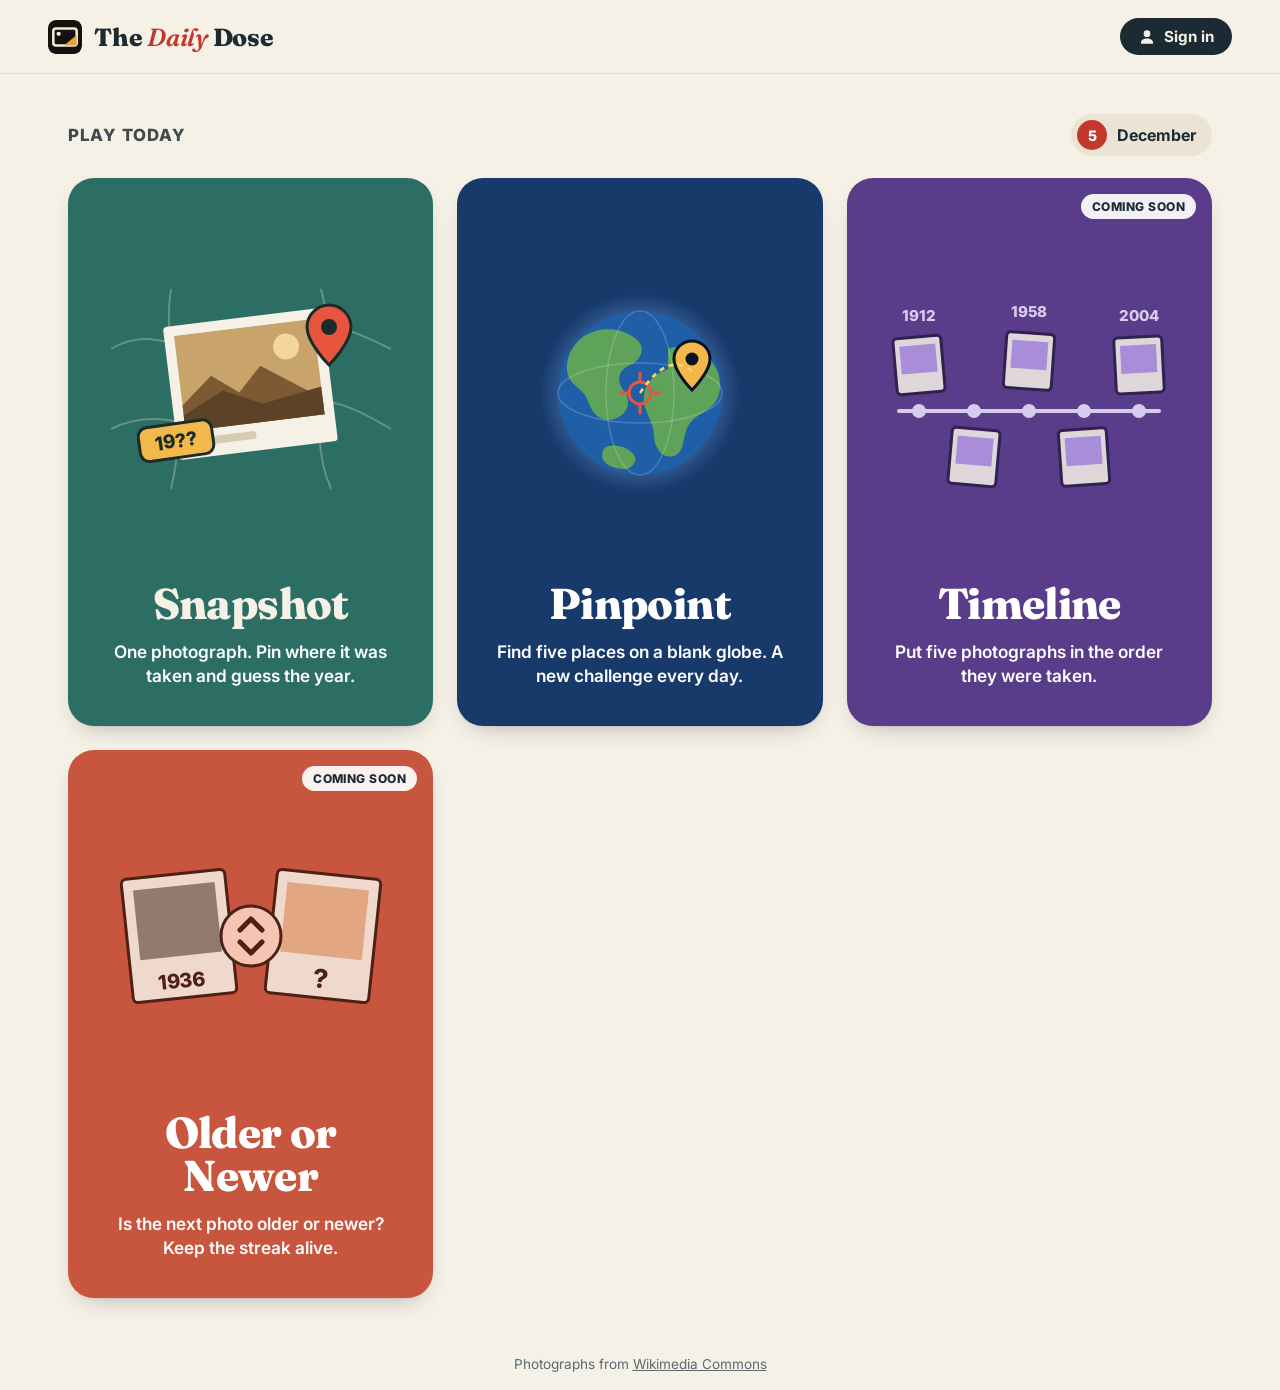
==== index.html @ e729753f "Pinpoint: add a daily challenge and a cleaner, more restrained UI Daily challenge: the same five pla" ====
<!doctype html>
<html lang="en">
<head>
  <meta charset="utf-8" />
  <meta name="viewport" content="width=device-width, initial-scale=1, viewport-fit=cover" />
  <title>The Daily Dose</title>
  <meta name="description" content="Daily history games built from real photographs: where was it taken, and when?" />
  <meta name="theme-color" content="#f6f1e6" />
  <link rel="icon" href="./assets/favicon.svg" type="image/svg+xml" />

  <link rel="preconnect" href="https://fonts.googleapis.com" />
  <link rel="preconnect" href="https://fonts.gstatic.com" crossorigin />
  <link href="https://fonts.googleapis.com/css2?family=Fraunces:opsz,wght@9..144,600;9..144,800&family=Inter:wght@500;600;700;800&display=swap" rel="stylesheet" />

  <link rel="stylesheet" href="./css/hub.css?v=20261107d" />
</head>
<body>
  <header class="hub-top">
    <a href="./" class="hub-brand" aria-label="The Daily Dose: all games">
      <img src="./assets/favicon.svg" alt="" width="34" height="34" />
      <span>The <em>Daily</em> Dose</span>
    </a>
    <a href="./signin.html" class="hub-signin" id="hub-account">
      <svg viewBox="0 0 24 24" width="18" height="18" aria-hidden="true"><path fill="currentColor" d="M12 12a4.5 4.5 0 1 0 0-9 4.5 4.5 0 0 0 0 9Zm0 2c-4.4 0-8 2.2-8 5v2h16v-2c0-2.8-3.6-5-8-5Z"/></svg>
      <span id="hub-account-label">Sign in</span>
    </a>
  </header>

  <main class="hub-main">
    <div class="hub-head">
      <h1 class="hub-h">Play today</h1>
      <p class="hub-date" id="hub-date" aria-label="Today’s date">
        <span class="hub-date-day" id="hub-day"></span>
        <span id="hub-month"></span>
      </p>
    </div>

    <div class="hub-grid">
      <!-- ============================== SNAPSHOT ============================== -->
      <a class="game-card card-snapshot" href="./snapshot.html">
        <span class="game-art" aria-hidden="true">
          <svg viewBox="0 0 300 220">
            <!-- map -->
            <g opacity=".28" fill="none" stroke="#f6f1e6" stroke-width="2">
              <path d="M10 70 C60 40 90 90 140 60 S230 40 290 70" />
              <path d="M10 150 C70 120 110 170 160 140 S240 120 290 150" />
              <path d="M70 10 C60 70 90 130 70 210" />
              <path d="M220 10 C240 80 200 140 230 210" />
            </g>
            <!-- photo print -->
            <g transform="rotate(-7 150 110)">
              <rect x="70" y="38" width="160" height="134" rx="4" fill="#f6f1e6" />
              <rect x="80" y="48" width="140" height="96" fill="#c9a46a" />
              <circle cx="190" cy="72" r="13" fill="#f3d79a" />
              <path d="M80 144 L80 118 L112 92 L138 112 L162 88 L220 128 L220 144 Z" fill="#7b5a34" />
              <path d="M80 144 L80 128 L122 108 L160 126 L220 116 L220 144 Z" fill="#5c4226" />
              <rect x="80" y="152" width="70" height="8" rx="4" fill="#d7cbb3" />
            </g>
            <!-- pin -->
            <g transform="translate(206 26)">
              <path d="M22 0 C10 0 0 10 0 22 C0 38 22 60 22 60 C22 60 44 38 44 22 C44 10 34 0 22 0 Z" fill="#e8553f" stroke="#1d2b28" stroke-width="3" />
              <circle cx="22" cy="22" r="8" fill="#1d2b28" />
            </g>
            <!-- year tag -->
            <g transform="translate(36 150) rotate(-8)">
              <rect width="74" height="34" rx="9" fill="#f2b84b" stroke="#1d2b28" stroke-width="3" />
              <text x="37" y="24" text-anchor="middle" font-family="Inter, sans-serif" font-weight="800" font-size="19" fill="#1d2b28">19??</text>
            </g>
          </svg>
        </span>
        <span class="game-name">Snapshot</span>
        <span class="game-desc">One photograph. Pin where it was taken and guess the year.</span>
      </a>

      <!-- ============================== PINPOINT ============================== -->
      <a class="game-card card-pinpoint" href="./pinpoint.html">
        <span class="game-art" aria-hidden="true">
          <svg viewBox="0 0 300 220">
            <defs>
              <radialGradient id="pp-glow" cx="50%" cy="50%" r="50%">
                <stop offset="70%" stop-color="#7fb2ff" stop-opacity=".35" />
                <stop offset="100%" stop-color="#7fb2ff" stop-opacity="0" />
              </radialGradient>
              <clipPath id="pp-clip"><circle cx="150" cy="114" r="82" /></clipPath>
            </defs>
            <circle cx="150" cy="114" r="100" fill="url(#pp-glow)" />
            <circle cx="150" cy="114" r="82" fill="#1f5fa8" />
            <g clip-path="url(#pp-clip)" fill="#5fa35a">
              <path d="M96 56c18-10 40-6 52 6 8 8 2 20-8 24-12 5-14 16-6 26 8 10 4 24-10 28-14 4-22-6-26-18-4-12-16-14-20-26-4-14 4-32 18-40Z" />
              <path d="M178 70c14-6 30-2 40 8 12 12 16 30 8 44-6 10-18 12-26 22-8 10-4 26-14 32-12 6-22-6-22-20 0-12-8-20-10-32-2-14 6-28 24-34Z" />
              <path d="M116 168c10-4 22 0 28 8 4 6-2 14-10 14-10 0-20-4-22-12 0-4 1-8 4-10Z" />
            </g>
            <g fill="none" stroke="#ffffff" stroke-opacity=".18" stroke-width="1.5">
              <ellipse cx="150" cy="114" rx="82" ry="30" />
              <ellipse cx="150" cy="114" rx="34" ry="82" />
            </g>
            <g transform="translate(184 62)">
              <path d="M18 0C8 0 0 8 0 18c0 13 18 31 18 31s18-18 18-31C36 8 28 0 18 0Z" fill="#f2b84b" stroke="#0b1222" stroke-width="3" />
              <circle cx="18" cy="18" r="6.5" fill="#0b1222" />
            </g>
            <g transform="translate(150 114)" fill="none" stroke="#e8553f" stroke-width="3" stroke-linecap="round">
              <circle r="11" /><path d="M0 -20v8M0 12v8M-20 0h8M12 0h8" />
            </g>
            <path d="M150 114 Q178 72 202 92" fill="none" stroke="#ffd36b" stroke-width="2.5" stroke-dasharray="5 5" />
          </svg>
        </span>
        <span class="game-name">Pinpoint</span>
        <span class="game-desc">Find five places on a blank globe. A new challenge every day.</span>
      </a>

      <!-- ============================== TIMELINE ============================== -->
      <div class="game-card card-timeline is-soon" aria-disabled="true">
        <span class="game-badge">Coming soon</span>
        <span class="game-art" aria-hidden="true">
          <svg viewBox="0 0 300 220">
            <line x1="20" y1="132" x2="280" y2="132" stroke="#efe6ff" stroke-width="4" stroke-linecap="round" />
            <g fill="#efe6ff">
              <circle cx="40" cy="132" r="7" /><circle cx="95" cy="132" r="7" /><circle cx="150" cy="132" r="7" />
              <circle cx="205" cy="132" r="7" /><circle cx="260" cy="132" r="7" />
            </g>
            <g stroke="#2b1d47" stroke-width="3">
              <rect x="16" y="58" width="48" height="56" rx="4" fill="#f6f1e6" transform="rotate(-5 40 86)" />
              <rect x="126" y="54" width="48" height="56" rx="4" fill="#f6f1e6" transform="rotate(4 150 82)" />
              <rect x="236" y="58" width="48" height="56" rx="4" fill="#f6f1e6" transform="rotate(-3 260 86)" />
              <rect x="71" y="150" width="48" height="56" rx="4" fill="#f6f1e6" transform="rotate(5 95 178)" />
              <rect x="181" y="150" width="48" height="56" rx="4" fill="#f6f1e6" transform="rotate(-4 205 178)" />
            </g>
            <g fill="#b79be6">
              <rect x="22" y="66" width="36" height="28" transform="rotate(-5 40 86)" />
              <rect x="132" y="62" width="36" height="28" transform="rotate(4 150 82)" />
              <rect x="242" y="66" width="36" height="28" transform="rotate(-3 260 86)" />
              <rect x="77" y="158" width="36" height="28" transform="rotate(5 95 178)" />
              <rect x="187" y="158" width="36" height="28" transform="rotate(-4 205 178)" />
            </g>
            <g font-family="Inter, sans-serif" font-weight="800" font-size="15" fill="#efe6ff" text-anchor="middle">
              <text x="40" y="42">1912</text><text x="150" y="38">1958</text><text x="260" y="42">2004</text>
            </g>
          </svg>
        </span>
        <span class="game-name">Timeline</span>
        <span class="game-desc">Put five photographs in the order they were taken.</span>
      </div>

      <!-- =========================== OLDER OR NEWER =========================== -->
      <div class="game-card card-oldernewer is-soon" aria-disabled="true">
        <span class="game-badge">Coming soon</span>
        <span class="game-art" aria-hidden="true">
          <svg viewBox="0 0 300 220">
            <g stroke="#3a1710" stroke-width="3">
              <rect x="26" y="44" width="104" height="124" rx="5" fill="#f6f1e6" transform="rotate(-6 78 106)" />
              <rect x="170" y="44" width="104" height="124" rx="5" fill="#f6f1e6" transform="rotate(6 222 106)" />
            </g>
            <rect x="37" y="56" width="82" height="70" fill="#8a8178" transform="rotate(-6 78 106)" />
            <rect x="181" y="56" width="82" height="70" fill="#e8b58f" transform="rotate(6 222 106)" />
            <g font-family="Inter, sans-serif" font-weight="800" text-anchor="middle">
              <text x="76" y="158" font-size="20" fill="#3a1710" transform="rotate(-6 78 106)">1936</text>
              <text x="224" y="158" font-size="26" fill="#3a1710" transform="rotate(6 222 106)">?</text>
            </g>
            <g transform="translate(150 106)">
              <circle r="30" fill="#ffd8c7" stroke="#3a1710" stroke-width="3" />
              <path d="M-11 -6 L0 -17 L11 -6" fill="none" stroke="#3a1710" stroke-width="5" stroke-linecap="round" stroke-linejoin="round" />
              <path d="M-11 6 L0 17 L11 6" fill="none" stroke="#3a1710" stroke-width="5" stroke-linecap="round" stroke-linejoin="round" />
            </g>
          </svg>
        </span>
        <span class="game-name">Older or Newer</span>
        <span class="game-desc">Is the next photo older or newer? Keep the streak alive.</span>
      </div>
    </div>
  </main>

  <footer class="hub-foot">
    Photographs from <a href="https://commons.wikimedia.org/" target="_blank" rel="noopener">Wikimedia Commons</a>
  </footer>

  <script src="./js/account.js?v=20261107d"></script>
  <script>
    // Show who's signed in (if accounts are switched on).
    window.SnapshotAccount.init().then(function (user) {
      if (!user) return;
      document.getElementById('hub-account-label').textContent = user.username;
      document.getElementById('hub-account').setAttribute('aria-label', 'Account: ' + user.username);
      document.getElementById('hub-account').classList.add('is-signed-in');
    });

    // Today's date for the badge, in the visitor's language and time zone.
    (function () {
      var d = new Date();
      document.getElementById('hub-day').textContent = d.getDate();
      document.getElementById('hub-month').textContent = d.toLocaleDateString(undefined, { month: 'long' });
      document.getElementById('hub-date').setAttribute('aria-label',
        'Today: ' + d.toLocaleDateString(undefined, { day: 'numeric', month: 'long', year: 'numeric' }));
    })();
  </script>
</body>
</html>
---- css/hub.css ----
/* =============================================================================
 * A Snapshot in History — games hub (index.html)
 * Light "photo paper" page with one bold card per game. Each card links to
 * that game's own menu. Add a game: copy a .game-card block in index.html and
 * give it a background colour below.
 * ========================================================================== */

:root {
  --bg: #f6f1e6;
  --surface: #ebe3d3;
  --ink: #1c2a33;
  --ink-dim: #5d6a70;
  --accent: #c0392b;
  --radius: 26px;
  --font-display: 'Fraunces', Georgia, 'Times New Roman', serif;
  --font-body: 'Inter', system-ui, -apple-system, 'Segoe UI', Roboto, sans-serif;
}

* { box-sizing: border-box; margin: 0; }
html { -webkit-text-size-adjust: 100%; }
body {
  min-height: 100dvh;
  display: flex; flex-direction: column;
  background: var(--bg);
  color: var(--ink);
  font-family: var(--font-body);
  -webkit-font-smoothing: antialiased;
}
a { color: inherit; }
:focus-visible { outline: 3px solid var(--ink); outline-offset: 3px; }

/* ------------------------------------------------------------------ header */
.hub-top {
  display: flex; align-items: center; justify-content: space-between; gap: 16px;
  padding: 18px clamp(16px, 4vw, 48px);
  border-bottom: 1px solid rgba(28, 42, 51, 0.1);
}
.hub-signin {
  display: inline-flex; align-items: center; gap: 8px;
  padding: 9px 18px; border-radius: 999px;
  background: var(--ink); color: var(--bg);
  font-weight: 700; font-size: 0.95rem; text-decoration: none; white-space: nowrap;
  max-width: 50vw; overflow: hidden; text-overflow: ellipsis;
  transition: background 0.15s ease, transform 0.15s ease;
}
.hub-signin:hover { background: #2c3e49; transform: translateY(-1px); }
.hub-signin.is-signed-in { background: var(--surface); color: var(--ink); }
.hub-signin.is-signed-in:hover { background: #e2d8c4; }
.hub-brand {
  display: inline-flex; align-items: center; gap: 12px;
  text-decoration: none;
  font-family: var(--font-display); font-weight: 800;
  font-size: clamp(1.2rem, 2.6vw, 1.55rem); letter-spacing: -0.01em;
}
.hub-brand img { border-radius: 8px; }
.hub-brand em { font-style: italic; font-weight: 600; color: var(--accent); }

/* -------------------------------------------------------------------- main */
.hub-main {
  flex: 1;
  width: 100%; max-width: 1240px; margin: 0 auto;
  padding: clamp(20px, 4vw, 40px) clamp(16px, 4vw, 48px) 40px;
}
.hub-head {
  display: flex; align-items: center; justify-content: space-between; gap: 16px;
  margin-bottom: 22px;
}
.hub-h {
  font-size: 1.05rem; font-weight: 800; letter-spacing: 0.06em; text-transform: uppercase;
  color: #3d4a50;
}
.hub-date {
  display: inline-flex; align-items: center; gap: 10px;
  padding: 6px 16px 6px 6px; border-radius: 999px;
  background: var(--surface);
  font-weight: 700; color: var(--ink);
}
.hub-date-day {
  display: grid; place-items: center;
  width: 30px; height: 30px; border-radius: 50%;
  background: var(--accent); color: #fff; font-size: 0.9rem; font-weight: 800;
}

.hub-grid {
  display: grid; gap: clamp(14px, 2vw, 24px);
  grid-template-columns: repeat(3, minmax(0, 1fr));
}
@media (max-width: 980px) { .hub-grid { grid-template-columns: repeat(2, minmax(0, 1fr)); } }
@media (max-width: 600px) { .hub-grid { grid-template-columns: 1fr; } }

/* ------------------------------------------------------------------- cards */
.game-card {
  position: relative;
  display: flex; flex-direction: column; align-items: center;
  aspect-ratio: 2 / 3;
  padding: clamp(20px, 2.4vw, 30px) clamp(18px, 2.4vw, 30px) clamp(26px, 3vw, 38px);
  border-radius: var(--radius);
  color: #fff; text-decoration: none; text-align: center;
  box-shadow: 0 1px 0 rgba(0, 0, 0, 0.04), 0 10px 26px -14px rgba(28, 42, 51, 0.45);
  transition: transform 0.18s ease, box-shadow 0.18s ease;
}
@media (max-width: 600px) { .game-card { aspect-ratio: auto; min-height: 380px; } }
a.game-card:hover { transform: translateY(-4px); box-shadow: 0 18px 34px -16px rgba(28, 42, 51, 0.55); }
a.game-card:active { transform: translateY(-1px); }

.game-art { flex: 1; width: 100%; display: grid; place-items: center; min-height: 0; }
.game-art svg { width: 100%; max-width: 300px; height: auto; display: block; overflow: visible; }
a.game-card:hover .game-art svg { transform: rotate(-1.5deg) scale(1.02); }
.game-art svg { transition: transform 0.3s ease; }

.game-name {
  font-family: var(--font-display); font-weight: 800;
  font-size: clamp(2rem, 3.4vw, 2.7rem); line-height: 1; letter-spacing: -0.015em;
  margin: 12px 0 14px;
}
.game-desc {
  font-weight: 600; font-size: clamp(0.98rem, 1.35vw, 1.1rem); line-height: 1.4;
  max-width: 26ch;
}

.game-badge {
  position: absolute; top: 16px; right: 16px;
  font-size: 0.75rem; font-weight: 800; letter-spacing: 0.04em; text-transform: uppercase;
  padding: 5px 11px; border-radius: 999px;
  background: rgba(255, 255, 255, 0.92); color: var(--ink);
}
.game-card.is-soon { cursor: default; }
.game-card.is-soon .game-art { opacity: 0.85; }

/* One colour per game */
.card-snapshot { background: #2c6e63; }
.card-snapshot .game-name { color: #f6f1e6; }
.card-pinpoint { background: #173a6b; }
.card-timeline { background: #5a3d8a; }
.card-oldernewer { background: #c8553d; }

/* ------------------------------------------------------------------ footer */
.hub-foot {
  padding: 18px clamp(16px, 4vw, 48px) max(18px, env(safe-area-inset-bottom));
  font-size: 0.85rem; color: var(--ink-dim); text-align: center;
}

@media (prefers-reduced-motion: reduce) {
  *, *::before, *::after { transition-duration: 0.01ms !important; }
}

/* ============================================================= SIGN-IN PAGE */
.auth-main {
  flex: 1; display: grid; place-items: start center;
  padding: clamp(24px, 6vh, 64px) 16px 40px;
}
.auth-card {
  width: 100%; max-width: 420px;
  background: #fffdf8; border: 1px solid rgba(28, 42, 51, 0.1);
  border-radius: var(--radius); padding: clamp(22px, 4vw, 34px);
  box-shadow: 0 14px 34px -20px rgba(28, 42, 51, 0.45);
}
.auth-back {
  display: inline-block; margin-bottom: 14px;
  font-size: 0.9rem; font-weight: 600; color: var(--ink-dim); text-decoration: none;
}
.auth-back:hover { color: var(--ink); }
.auth-title { font-family: var(--font-display); font-weight: 800; font-size: 2rem; line-height: 1.1; letter-spacing: -0.01em; }
.auth-lede { margin-top: 6px; color: var(--ink-dim); }
.auth-tabs {
  display: grid; grid-template-columns: 1fr 1fr; gap: 4px;
  margin: 20px 0 18px; padding: 4px; border-radius: 14px; background: var(--surface);
}
.auth-tabs button {
  padding: 9px; border: 0; border-radius: 11px; background: transparent;
  font: inherit; font-weight: 700; font-size: 0.92rem; color: var(--ink-dim); cursor: pointer;
}
.auth-tabs button[aria-selected='true'] { background: #fffdf8; color: var(--ink); box-shadow: 0 1px 3px rgba(28, 42, 51, 0.15); }
.auth-form { display: grid; gap: 14px; }
.auth-field { display: grid; gap: 6px; }
.auth-field > span { font-size: 0.78rem; font-weight: 700; letter-spacing: 0.06em; text-transform: uppercase; color: #3d4a50; }
.auth-input-wrap { position: relative; }
.auth-field input {
  width: 100%; padding: 12px 14px; border-radius: 12px;
  border: 1.5px solid rgba(28, 42, 51, 0.18); background: #fff;
  font: inherit; font-size: 1rem; color: var(--ink);
}
.auth-input-wrap input { padding-right: 64px; }
.auth-field input:focus { outline: none; border-color: var(--ink); box-shadow: 0 0 0 3px rgba(28, 42, 51, 0.12); }
.auth-field input[aria-invalid='true'] { border-color: var(--accent); }
.auth-show {
  position: absolute; right: 6px; top: 50%; transform: translateY(-50%);
  padding: 6px 10px; border: 0; border-radius: 8px; background: transparent;
  font: inherit; font-size: 0.82rem; font-weight: 700; color: var(--ink-dim); cursor: pointer;
}
.auth-show:hover { background: var(--surface); color: var(--ink); }
.auth-hint { font-size: 0.85rem; color: var(--ink-dim); line-height: 1.45; }
.auth-error { font-size: 0.9rem; font-weight: 600; color: var(--accent); }
.auth-error:empty { display: none; }
.auth-submit {
  margin-top: 4px; padding: 13px; border: 0; border-radius: 12px;
  background: var(--ink); color: var(--bg);
  font: inherit; font-weight: 800; font-size: 1rem; cursor: pointer;
}
.auth-submit:hover:not(:disabled) { background: #2c3e49; }
.auth-submit:disabled { opacity: 0.6; cursor: progress; }
.auth-secondary {
  margin-top: 18px; width: 100%; padding: 12px; border-radius: 12px;
  border: 1.5px solid rgba(28, 42, 51, 0.18); background: transparent;
  font: inherit; font-weight: 700; color: var(--ink); cursor: pointer; text-align: center; text-decoration: none; display: block;
}
.auth-secondary:hover { background: var(--surface); }
.auth-note { margin-top: 16px; padding: 12px 14px; border-radius: 12px; background: var(--surface); font-size: 0.9rem; line-height: 1.45; }
[hidden] { display: none !important; }
.auth-link { display: block; margin-top: 20px; text-align: center; text-decoration: none; }
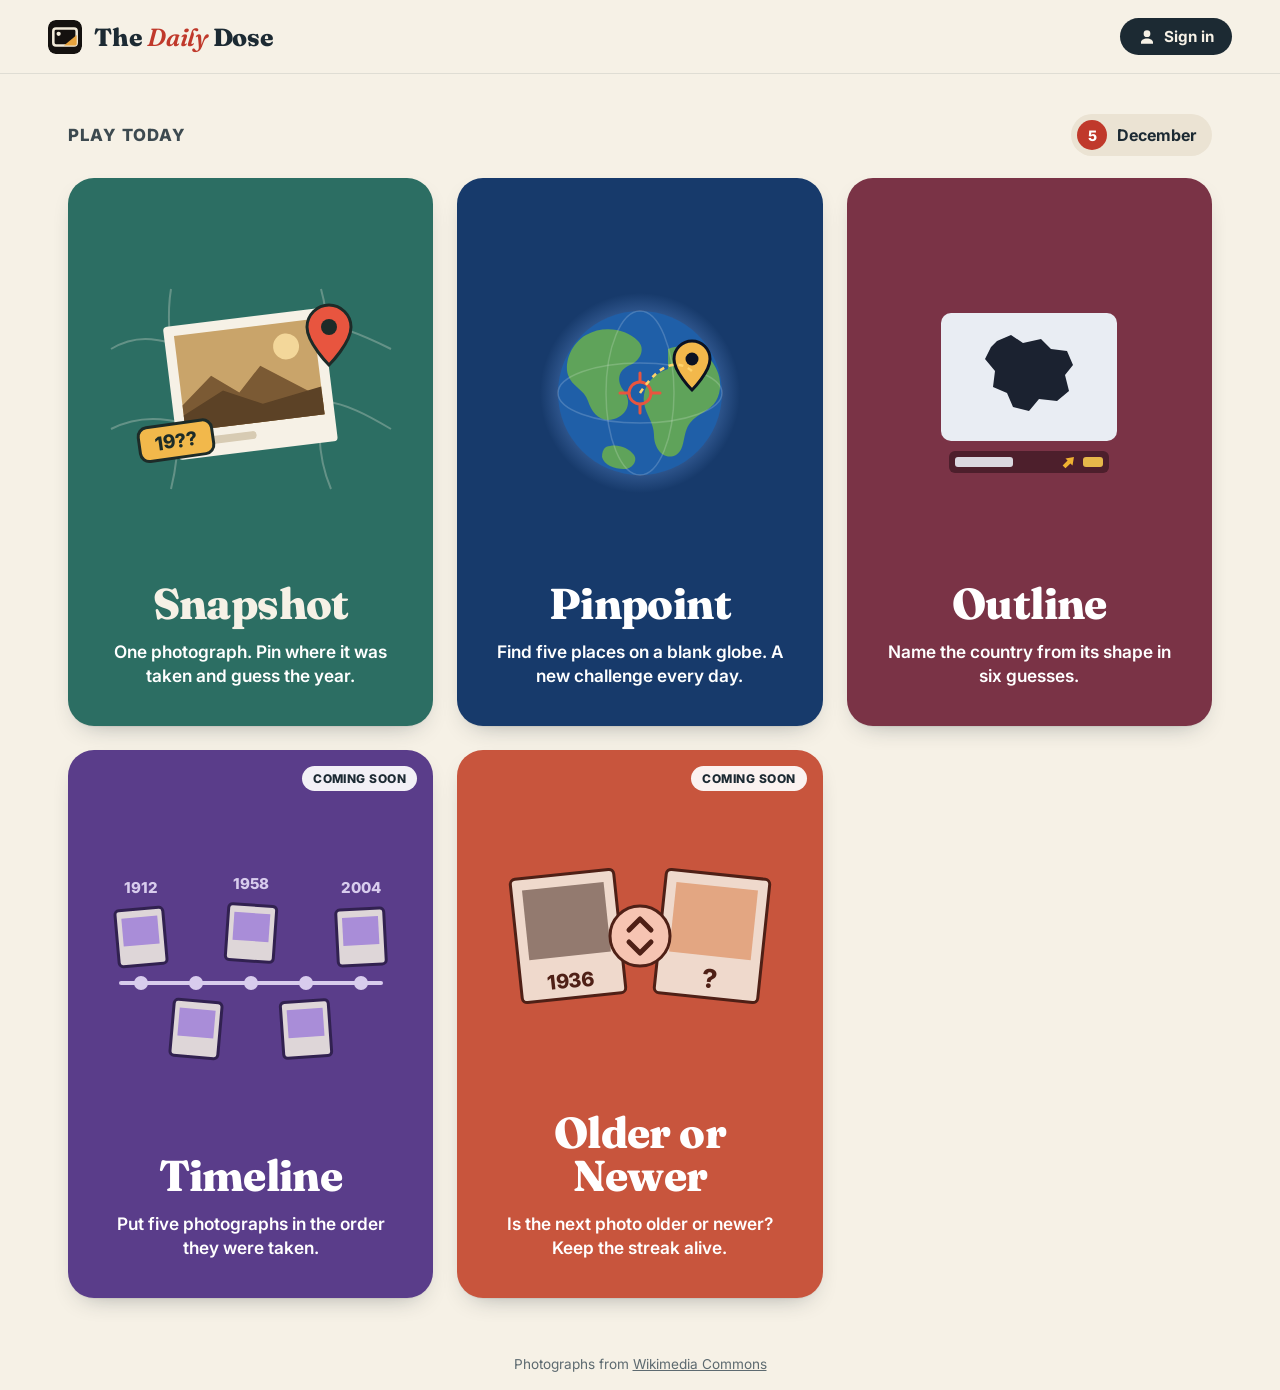
==== commit 5f94f80e: "Add Outline: guess the country from its silhouette in six guesses outline.html: a country-silhouette" ====
--- a/index.html
+++ b/index.html
@@ -12,7 +12,7 @@
   <link rel="preconnect" href="https://fonts.gstatic.com" crossorigin />
   <link href="https://fonts.googleapis.com/css2?family=Fraunces:opsz,wght@9..144,600;9..144,800&family=Inter:wght@500;600;700;800&display=swap" rel="stylesheet" />
 
-  <link rel="stylesheet" href="./css/hub.css?v=20261107d" />
+  <link rel="stylesheet" href="./css/hub.css?v=20261107g" />
 </head>
 <body>
   <header class="hub-top">
@@ -108,6 +108,24 @@
         <span class="game-desc">Find five places on a blank globe. A new challenge every day.</span>
       </a>
 
+      <!-- ============================== OUTLINE =============================== -->
+      <a class="game-card card-outline" href="./outline.html">
+        <span class="game-art" aria-hidden="true">
+          <svg viewBox="0 0 300 220">
+            <rect x="62" y="34" width="176" height="128" rx="10" fill="#e9edf3" />
+            <path d="M118 62l14-6 12 8 18-4 10 10 16 2 6 14-8 10 4 16-12 10-18-2-10 12-16-4-6-14-14-6 2-16-10-12 6-12z" fill="#1b2230" />
+            <g transform="translate(70 172)">
+              <rect width="160" height="22" rx="6" fill="#4d1f2c" />
+              <rect x="6" y="6" width="58" height="10" rx="3" fill="#e9edf3" opacity=".9" />
+              <g transform="translate(120 11) rotate(45)"><path d="M0 -7 5 0H2v7h-4V0h-3z" fill="#f0b232" /></g>
+              <rect x="134" y="6" width="20" height="10" rx="3" fill="#e6b84a" />
+            </g>
+          </svg>
+        </span>
+        <span class="game-name">Outline</span>
+        <span class="game-desc">Name the country from its shape in six guesses.</span>
+      </a>
+
       <!-- ============================== TIMELINE ============================== -->
       <div class="game-card card-timeline is-soon" aria-disabled="true">
         <span class="game-badge">Coming soon</span>
@@ -173,7 +191,7 @@
     Photographs from <a href="https://commons.wikimedia.org/" target="_blank" rel="noopener">Wikimedia Commons</a>
   </footer>
 
-  <script src="./js/account.js?v=20261107d"></script>
+  <script src="./js/account.js?v=20261107g"></script>
   <script>
     // Show who's signed in (if accounts are switched on).
     window.SnapshotAccount.init().then(function (user) {
--- a/css/hub.css
+++ b/css/hub.css
@@ -131,6 +131,7 @@
 .card-snapshot { background: #2c6e63; }
 .card-snapshot .game-name { color: #f6f1e6; }
 .card-pinpoint { background: #173a6b; }
+.card-outline { background: #7a3346; }
 .card-timeline { background: #5a3d8a; }
 .card-oldernewer { background: #c8553d; }
 
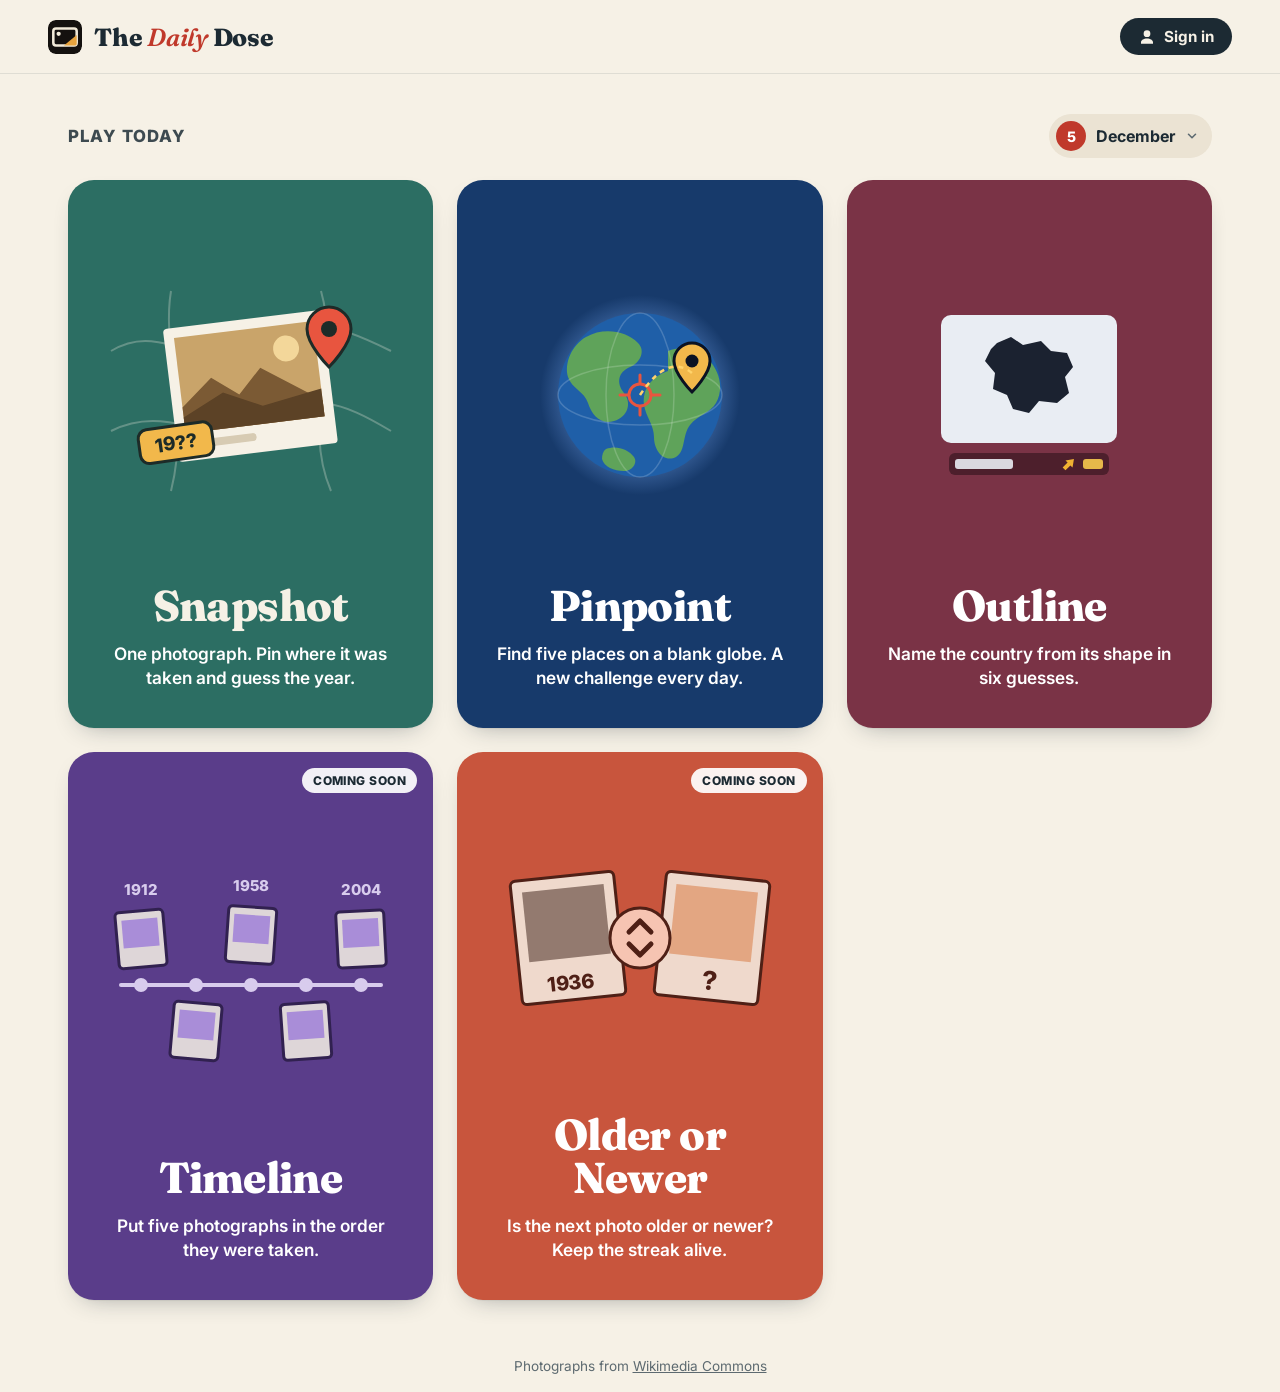
==== commit f386252d: "Add a daily challenge archive behind the hub's date The date pill on the hub now opens a calendar of" ====
--- a/index.html
+++ b/index.html
@@ -12,7 +12,7 @@
   <link rel="preconnect" href="https://fonts.gstatic.com" crossorigin />
   <link href="https://fonts.googleapis.com/css2?family=Fraunces:opsz,wght@9..144,600;9..144,800&family=Inter:wght@500;600;700;800&display=swap" rel="stylesheet" />
 
-  <link rel="stylesheet" href="./css/hub.css?v=20261107g" />
+  <link rel="stylesheet" href="./css/hub.css?v=20261107h" />
 </head>
 <body>
   <header class="hub-top">
@@ -29,10 +29,34 @@
   <main class="hub-main">
     <div class="hub-head">
       <h1 class="hub-h">Play today</h1>
-      <p class="hub-date" id="hub-date" aria-label="Today’s date">
-        <span class="hub-date-day" id="hub-day"></span>
-        <span id="hub-month"></span>
-      </p>
+      <div class="hub-date-wrap">
+        <button type="button" class="hub-date" id="hub-date" aria-expanded="false" aria-controls="archive" aria-haspopup="dialog">
+          <span class="hub-date-day" id="hub-day"></span>
+          <span id="hub-month"></span>
+          <svg class="hub-date-caret" width="14" height="14" viewBox="0 0 16 16" aria-hidden="true"><path d="M4 6l4 4 4-4" fill="none" stroke="currentColor" stroke-width="1.8" stroke-linecap="round" stroke-linejoin="round"/></svg>
+        </button>
+
+        <!-- Archive calendar (js/hub-calendar.js) -->
+        <div class="archive" id="archive" role="dialog" aria-label="Daily challenge archive" hidden>
+          <div class="cal-head">
+            <button type="button" class="cal-nav" id="cal-prev" aria-label="Previous month">
+              <svg width="16" height="16" viewBox="0 0 16 16" aria-hidden="true"><path d="M10 3 5 8l5 5" fill="none" stroke="currentColor" stroke-width="1.8" stroke-linecap="round" stroke-linejoin="round"/></svg>
+            </button>
+            <p class="cal-title" id="cal-title" aria-live="polite"></p>
+            <button type="button" class="cal-nav" id="cal-next" aria-label="Next month">
+              <svg width="16" height="16" viewBox="0 0 16 16" aria-hidden="true"><path d="M6 3l5 5-5 5" fill="none" stroke="currentColor" stroke-width="1.8" stroke-linecap="round" stroke-linejoin="round"/></svg>
+            </button>
+          </div>
+          <div class="cal-grid" id="cal-grid"></div>
+          <p class="cal-legend" aria-hidden="true">
+            <span><i class="dot is-done"></i>Played</span><span><i class="dot is-progress"></i>In progress</span><span><i class="dot is-none"></i>Not played</span>
+          </p>
+          <div class="cal-day">
+            <p class="cal-day-title" id="cal-day-title"></p>
+            <ul class="cal-games" id="cal-games"></ul>
+          </div>
+        </div>
+      </div>
     </div>
 
     <div class="hub-grid">
@@ -191,6 +215,8 @@
     Photographs from <a href="https://commons.wikimedia.org/" target="_blank" rel="noopener">Wikimedia Commons</a>
   </footer>
 
+  <script src="./js/daily-archive.js?v=20261107h"></script>
+  <script src="./js/hub-calendar.js?v=20261107i"></script>
   <script src="./js/account.js?v=20261107g"></script>
   <script>
     // Show who's signed in (if accounts are switched on).
@@ -201,14 +227,6 @@
       document.getElementById('hub-account').classList.add('is-signed-in');
     });
 
-    // Today's date for the badge, in the visitor's language and time zone.
-    (function () {
-      var d = new Date();
-      document.getElementById('hub-day').textContent = d.getDate();
-      document.getElementById('hub-month').textContent = d.toLocaleDateString(undefined, { month: 'long' });
-      document.getElementById('hub-date').setAttribute('aria-label',
-        'Today: ' + d.toLocaleDateString(undefined, { day: 'numeric', month: 'long', year: 'numeric' }));
-    })();
-  </script>
+</script>
 </body>
 </html>
--- a/css/hub.css
+++ b/css/hub.css
@@ -69,12 +69,18 @@
   font-size: 1.05rem; font-weight: 800; letter-spacing: 0.06em; text-transform: uppercase;
   color: #3d4a50;
 }
+.hub-date-wrap { position: relative; }
 .hub-date {
   display: inline-flex; align-items: center; gap: 10px;
-  padding: 6px 16px 6px 6px; border-radius: 999px;
+  padding: 6px 12px 6px 6px; border-radius: 999px; border: 1px solid transparent;
   background: var(--surface);
-  font-weight: 700; color: var(--ink);
-}
+  font: inherit; font-weight: 700; color: var(--ink); cursor: pointer;
+  transition: background-color 0.15s ease, border-color 0.15s ease;
+}
+.hub-date:hover { background: #e2d8c4; }
+.hub-date[aria-expanded='true'] { border-color: rgba(28, 42, 51, 0.25); background: #e2d8c4; }
+.hub-date-caret { color: var(--ink-dim); transition: transform 0.15s ease; }
+.hub-date[aria-expanded='true'] .hub-date-caret { transform: rotate(180deg); }
 .hub-date-day {
   display: grid; place-items: center;
   width: 30px; height: 30px; border-radius: 50%;
@@ -209,3 +215,61 @@
 .auth-note { margin-top: 16px; padding: 12px 14px; border-radius: 12px; background: var(--surface); font-size: 0.9rem; line-height: 1.45; }
 [hidden] { display: none !important; }
 .auth-link { display: block; margin-top: 20px; text-align: center; text-decoration: none; }
+
+/* ========================================================= ARCHIVE CALENDAR */
+.archive {
+  position: absolute; z-index: 50; top: calc(100% + 8px); right: 0;
+  width: min(360px, calc(100vw - 32px)); padding: 14px;
+  background: #fffdf8; border: 1px solid rgba(28, 42, 51, 0.14); border-radius: 16px;
+  box-shadow: 0 18px 44px -18px rgba(28, 42, 51, 0.45);
+}
+.cal-head { display: grid; grid-template-columns: 32px 1fr 32px; align-items: center; gap: 4px; }
+.cal-title { text-align: center; font-weight: 700; }
+.cal-nav {
+  width: 32px; height: 32px; display: grid; place-items: center; border: 0; border-radius: 8px;
+  background: transparent; color: var(--ink); cursor: pointer;
+}
+.cal-nav:hover:not(:disabled) { background: var(--surface); }
+.cal-nav:disabled { color: rgba(28, 42, 51, 0.25); cursor: default; }
+.cal-grid { display: grid; grid-template-columns: repeat(7, 1fr); gap: 3px; margin-top: 8px; }
+.cal-wd { text-align: center; font-size: 0.7rem; font-weight: 700; letter-spacing: 0.04em; color: var(--ink-dim); padding: 2px 0 4px; }
+.cal-cell {
+  height: 44px; display: grid; grid-template-rows: 1fr auto; justify-items: center; align-items: center;
+  padding: 4px 0 5px; border-radius: 9px; border: 1px solid transparent;
+  background: transparent; font: inherit; font-size: 0.88rem; font-weight: 600; color: var(--ink);
+}
+button.cal-cell { cursor: pointer; }
+button.cal-cell:hover { background: var(--surface); }
+.cal-cell.is-out { color: rgba(28, 42, 51, 0.25); font-weight: 500; }
+.cal-cell.is-today { border-color: rgba(28, 42, 51, 0.35); }
+.cal-cell.is-selected { background: var(--ink); color: #fffdf8; }
+.cal-cell.is-selected:hover { background: #2c3e49; }
+.cal-dots { display: flex; gap: 3px; }
+.dot { display: inline-block; width: 6px; height: 6px; border-radius: 50%; border: 1.5px solid #8a949a; background: transparent; }
+.dot.is-done { background: #2c6e63; border-color: #2c6e63; }
+.dot.is-progress { background: linear-gradient(90deg, #c27c0e 50%, transparent 50%); border-color: #c27c0e; }
+.cal-cell.is-selected .dot.is-none { border-color: rgba(255, 253, 248, 0.6); }
+.cal-cell.is-selected .dot.is-done { background: #7fd1bf; border-color: #7fd1bf; }
+.cal-cell.is-selected .dot.is-progress { border-color: #f2b84b; background: linear-gradient(90deg, #f2b84b 50%, transparent 50%); }
+.cal-legend { display: flex; justify-content: center; gap: 14px; margin-top: 10px; font-size: 0.75rem; color: var(--ink-dim); }
+.cal-legend span { display: inline-flex; align-items: center; gap: 5px; }
+.cal-day { margin-top: 12px; padding-top: 12px; border-top: 1px solid rgba(28, 42, 51, 0.1); }
+.cal-day-title { font-weight: 700; font-size: 0.92rem; margin-bottom: 8px; }
+.cal-games { list-style: none; padding: 0; margin: 0; display: grid; gap: 6px; }
+.cal-game {
+  display: grid; grid-template-columns: 1fr auto; grid-template-rows: auto auto; align-items: center; gap: 0 10px;
+  padding: 8px 10px; border-radius: 10px; background: var(--bg);
+}
+.cal-game-name { display: inline-flex; align-items: center; gap: 7px; font-weight: 700; font-size: 0.92rem; }
+.cal-game-status { grid-column: 1; font-size: 0.8rem; color: var(--ink-dim); padding-left: 13px; }
+.cal-play {
+  grid-column: 2; grid-row: 1 / span 2;
+  padding: 7px 14px; border-radius: 999px; background: var(--ink); color: #fffdf8;
+  font-size: 0.82rem; font-weight: 700; text-decoration: none; white-space: nowrap;
+}
+.cal-play:hover { background: #2c3e49; }
+.cal-play.is-secondary { background: transparent; color: var(--ink); border: 1px solid rgba(28, 42, 51, 0.22); }
+.cal-play.is-secondary:hover { background: var(--surface); }
+@media (max-width: 600px) {
+  .archive { position: fixed; top: auto; left: 12px; right: 12px; bottom: 12px; width: auto; max-height: calc(100dvh - 24px); overflow-y: auto; }
+}
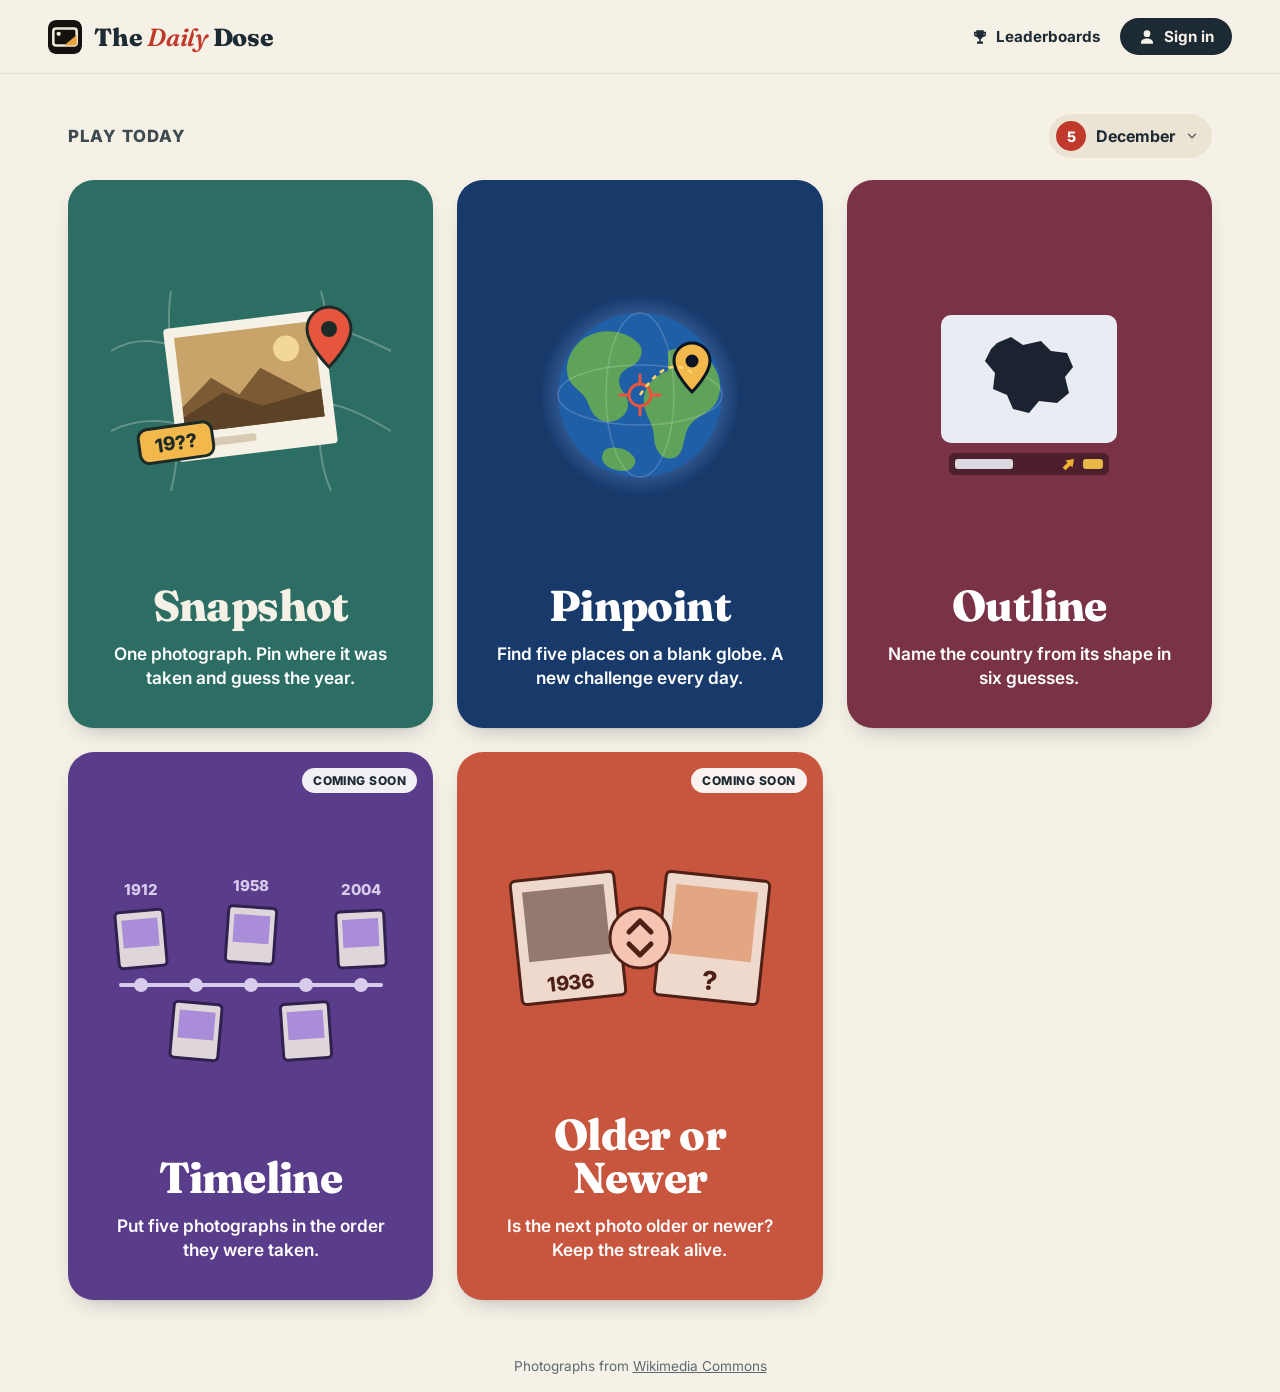
==== commit 10d3998c: "Add daily and all-time leaderboards - New leaderboard.html + js/leaderboard.js: daily boards per gam" ====
--- a/index.html
+++ b/index.html
@@ -12,7 +12,7 @@
   <link rel="preconnect" href="https://fonts.gstatic.com" crossorigin />
   <link href="https://fonts.googleapis.com/css2?family=Fraunces:opsz,wght@9..144,600;9..144,800&family=Inter:wght@500;600;700;800&display=swap" rel="stylesheet" />
 
-  <link rel="stylesheet" href="./css/hub.css?v=20261107h" />
+  <link rel="stylesheet" href="./css/hub.css?v=20261108a" />
 </head>
 <body>
   <header class="hub-top">
@@ -20,10 +20,13 @@
       <img src="./assets/favicon.svg" alt="" width="34" height="34" />
       <span>The <em>Daily</em> Dose</span>
     </a>
-    <a href="./signin.html" class="hub-signin" id="hub-account">
-      <svg viewBox="0 0 24 24" width="18" height="18" aria-hidden="true"><path fill="currentColor" d="M12 12a4.5 4.5 0 1 0 0-9 4.5 4.5 0 0 0 0 9Zm0 2c-4.4 0-8 2.2-8 5v2h16v-2c0-2.8-3.6-5-8-5Z"/></svg>
-      <span id="hub-account-label">Sign in</span>
-    </a>
+    <nav class="hub-nav" aria-label="Site">
+      <a href="./leaderboard.html" class="hub-navlink" aria-label="Leaderboards"><svg viewBox="0 0 24 24" width="18" height="18" aria-hidden="true"><path fill="currentColor" d="M7 3h10v2h3v3a4 4 0 0 1-4 4h-.35A5 5 0 0 1 13 14.9V18h3v3H8v-3h3v-3.1A5 5 0 0 1 8.35 12H8a4 4 0 0 1-4-4V5h3V3Zm0 4H6v1a2 2 0 0 0 1 1.73V7Zm10 0v2.73A2 2 0 0 0 18 8V7h-1Z"/></svg><span class="hub-navtext">Leaderboards</span></a>
+      <a href="./signin.html" class="hub-signin" id="hub-account">
+        <svg viewBox="0 0 24 24" width="18" height="18" aria-hidden="true"><path fill="currentColor" d="M12 12a4.5 4.5 0 1 0 0-9 4.5 4.5 0 0 0 0 9Zm0 2c-4.4 0-8 2.2-8 5v2h16v-2c0-2.8-3.6-5-8-5Z"/></svg>
+        <span id="hub-account-label">Sign in</span>
+      </a>
+    </nav>
   </header>
 
   <main class="hub-main">
@@ -215,9 +218,9 @@
     Photographs from <a href="https://commons.wikimedia.org/" target="_blank" rel="noopener">Wikimedia Commons</a>
   </footer>
 
-  <script src="./js/daily-archive.js?v=20261107h"></script>
-  <script src="./js/hub-calendar.js?v=20261107i"></script>
-  <script src="./js/account.js?v=20261107g"></script>
+  <script src="./js/account.js?v=20261108a"></script>
+  <script src="./js/daily-archive.js?v=20261108a"></script>
+  <script src="./js/hub-calendar.js?v=20261108a"></script>
   <script>
     // Show who's signed in (if accounts are switched on).
     window.SnapshotAccount.init().then(function (user) {
--- a/css/hub.css
+++ b/css/hub.css
@@ -273,3 +273,94 @@
 @media (max-width: 600px) {
   .archive { position: fixed; top: auto; left: 12px; right: 12px; bottom: 12px; width: auto; max-height: calc(100dvh - 24px); overflow-y: auto; }
 }
+
+/* ================================================================ HEADER NAV */
+.hub-nav { display: inline-flex; align-items: center; gap: 6px; min-width: 0; }
+.hub-navlink {
+  display: inline-flex; align-items: center; gap: 7px;
+  padding: 9px 14px; border-radius: 999px;
+  font-weight: 700; font-size: 0.95rem; text-decoration: none; white-space: nowrap; color: var(--ink);
+  transition: background 0.15s ease;
+}
+.hub-navlink:hover { background: var(--surface); }
+.hub-navlink[aria-current='page'] { background: var(--surface); }
+@media (max-width: 520px) {
+  .hub-navtext { display: none; }
+  .hub-navlink { padding: 9px; }
+}
+@media (max-width: 420px) {
+  .hub-signin { padding: 9px 12px; }
+  .hub-brand { gap: 8px; }
+  .hub-brand img { width: 28px; height: 28px; }
+}
+
+/* ============================================================ LEADERBOARDS */
+.lb-main {
+  flex: 1; width: 100%; max-width: 760px; margin: 0 auto;
+  padding: clamp(20px, 4vw, 40px) 16px 40px;
+}
+.lb-head { display: flex; align-items: center; justify-content: space-between; gap: 16px; flex-wrap: wrap; }
+.lb-title { font-family: var(--font-display); font-weight: 800; font-size: clamp(1.8rem, 4vw, 2.3rem); letter-spacing: -0.01em; line-height: 1.1; }
+.lb-seg { display: inline-flex; padding: 4px; border-radius: 999px; background: var(--surface); }
+.lb-seg button {
+  border: 0; background: transparent; cursor: pointer; font: inherit; font-weight: 700; font-size: 0.92rem;
+  color: var(--ink-dim); padding: 8px 18px; border-radius: 999px;
+}
+.lb-seg button[aria-selected='true'] { background: #fffdf8; color: var(--ink); box-shadow: 0 1px 3px rgba(28, 42, 51, 0.15); }
+
+.lb-controls { display: grid; gap: 12px; margin: 22px 0 16px; }
+.lb-chips { display: flex; flex-wrap: wrap; gap: 8px; }
+.lb-chip {
+  border: 1px solid rgba(28, 42, 51, 0.18); background: transparent; cursor: pointer;
+  font: inherit; font-weight: 600; font-size: 0.9rem; color: var(--ink);
+  padding: 7px 14px; border-radius: 999px; transition: background 0.15s ease, border-color 0.15s ease;
+}
+.lb-chip:hover { background: var(--surface); }
+.lb-chip[aria-pressed='true'] { background: var(--ink); border-color: var(--ink); color: #fffdf8; }
+.lb-metrics .lb-chip { font-size: 0.85rem; padding: 6px 12px; }
+
+.lb-day { display: grid; grid-template-columns: 32px 1fr 32px; align-items: center; gap: 6px; max-width: 380px; }
+.lb-day-label { text-align: center; font-weight: 700; font-size: 0.95rem; }
+
+.lb-card {
+  background: #fffdf8; border: 1px solid rgba(28, 42, 51, 0.1); border-radius: 20px;
+  padding: 16px clamp(12px, 3vw, 22px) 10px;
+  box-shadow: 0 14px 34px -24px rgba(28, 42, 51, 0.45);
+  transition: opacity 0.15s ease;
+}
+.lb-card.is-loading { opacity: 0.55; }
+.lb-caption { font-size: 0.85rem; color: var(--ink-dim); margin-bottom: 8px; }
+.lb-caption:empty { display: none; }
+.lb-table { width: 100%; border-collapse: collapse; font-variant-numeric: tabular-nums; }
+.lb-table th {
+  text-align: left; font-size: 0.72rem; font-weight: 700; letter-spacing: 0.06em; text-transform: uppercase;
+  color: var(--ink-dim); padding: 8px 8px; border-bottom: 1px solid rgba(28, 42, 51, 0.12);
+}
+.lb-table td { padding: 10px 8px; border-bottom: 1px solid rgba(28, 42, 51, 0.07); }
+.lb-table tbody tr:last-child td { border-bottom: 0; }
+.lb-table .lb-num { text-align: right; white-space: nowrap; }
+.lb-table .lb-rank { width: 44px; }
+.lb-table .lb-sub { width: 1%; }
+.lb-table td.lb-sub { color: var(--ink-dim); font-size: 0.88rem; }
+.lb-table.no-sub .lb-sub { display: none; }
+.lb-val { font-weight: 800; }
+.lb-name { font-weight: 600; overflow-wrap: anywhere; }
+.lb-badge {
+  display: inline-grid; place-items: center; min-width: 28px; height: 28px; padding: 0 6px; border-radius: 999px;
+  font-weight: 700; font-size: 0.85rem; color: var(--ink-dim);
+}
+.lb-badge.is-top { color: #1c2a33; }
+.lb-badge.is-1 { background: #f2c94c; }
+.lb-badge.is-2 { background: #d5d9dc; }
+.lb-badge.is-3 { background: #e0a878; }
+.lb-table tr.is-you td { background: #f1ead9; }
+.lb-table tr.is-you td:first-child { border-radius: 10px 0 0 10px; }
+.lb-table tr.is-you td:last-child { border-radius: 0 10px 10px 0; }
+.lb-you {
+  display: inline-block; margin-left: 8px; padding: 2px 8px; border-radius: 999px; vertical-align: 1px;
+  background: var(--ink); color: #fffdf8; font-size: 0.7rem; font-weight: 700; letter-spacing: 0.04em; text-transform: uppercase;
+}
+.lb-gap td { text-align: center; color: var(--ink-dim); padding: 2px; }
+.lb-empty { padding: 22px 4px 26px; text-align: center; color: var(--ink-dim); line-height: 1.5; }
+.lb-empty a, .lb-foot a { color: var(--ink); font-weight: 700; }
+.lb-foot { margin-top: 14px; font-size: 0.85rem; color: var(--ink-dim); line-height: 1.5; }
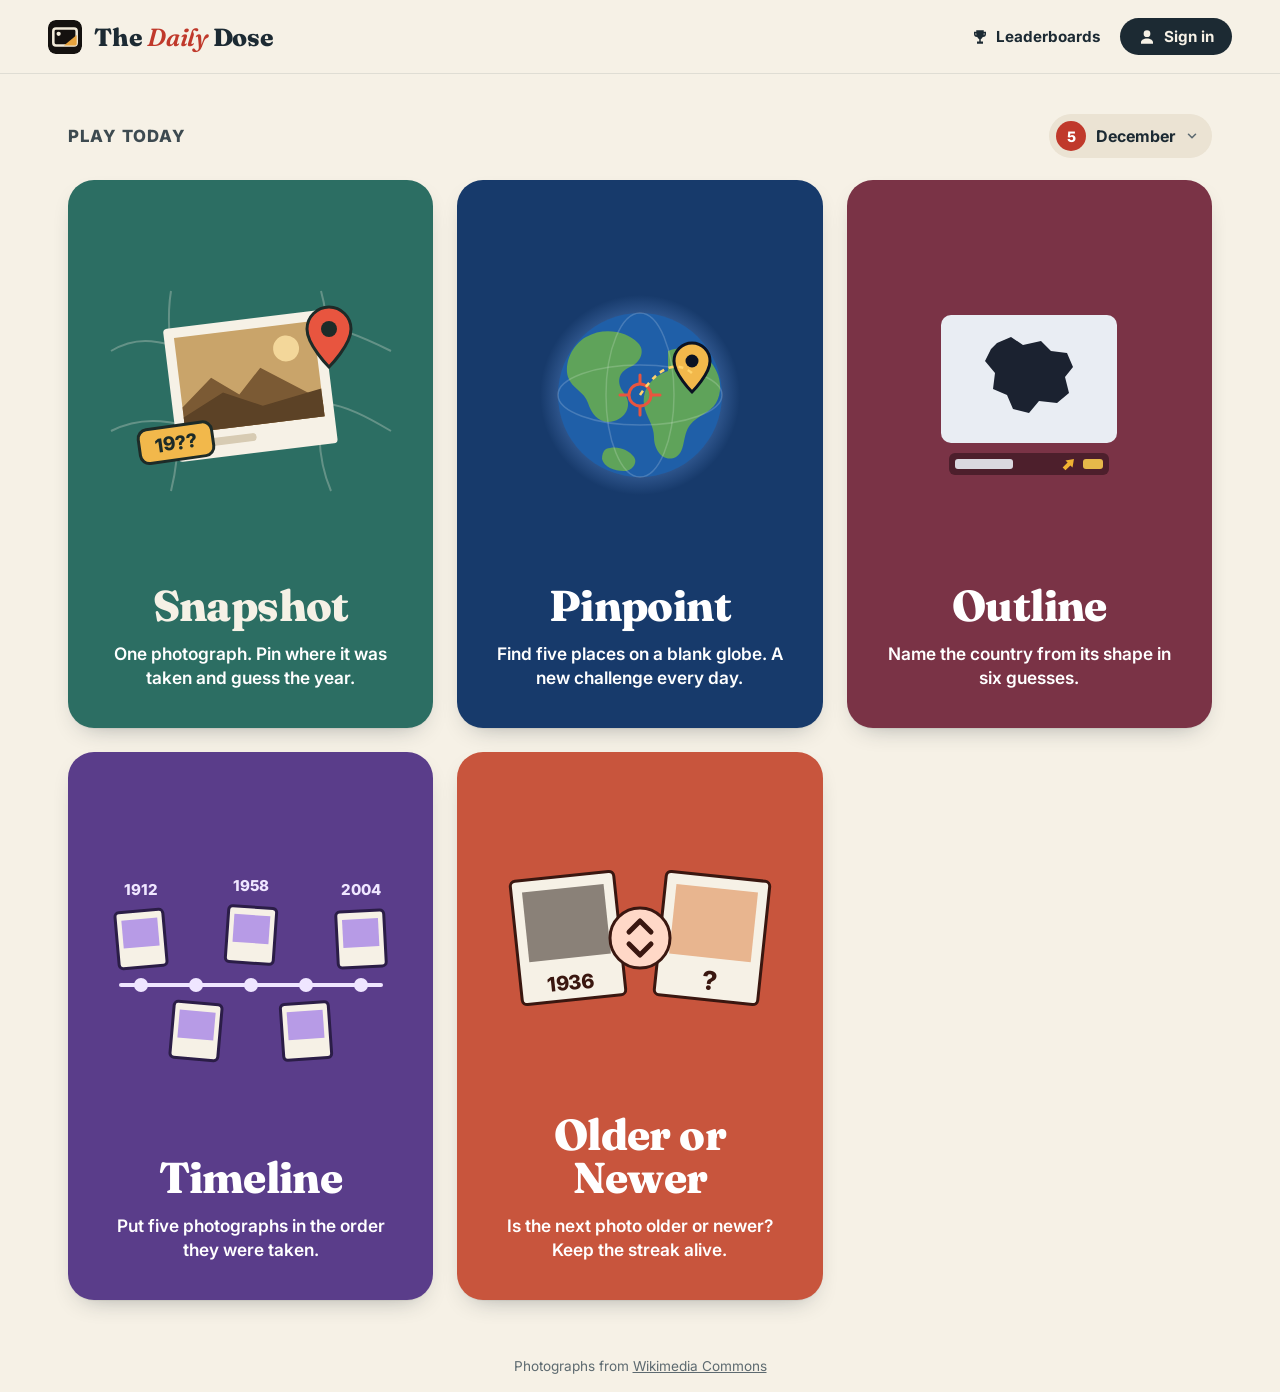
==== commit 49980d4d: "Add Timeline and Older or Newer games - Timeline: order five photos (5+ years apart) oldest to newes" ====
--- a/index.html
+++ b/index.html
@@ -154,8 +154,7 @@
       </a>
 
       <!-- ============================== TIMELINE ============================== -->
-      <div class="game-card card-timeline is-soon" aria-disabled="true">
-        <span class="game-badge">Coming soon</span>
+      <a class="game-card card-timeline" href="./timeline.html">
         <span class="game-art" aria-hidden="true">
           <svg viewBox="0 0 300 220">
             <line x1="20" y1="132" x2="280" y2="132" stroke="#efe6ff" stroke-width="4" stroke-linecap="round" />
@@ -184,11 +183,10 @@
         </span>
         <span class="game-name">Timeline</span>
         <span class="game-desc">Put five photographs in the order they were taken.</span>
-      </div>
+      </a>
 
       <!-- =========================== OLDER OR NEWER =========================== -->
-      <div class="game-card card-oldernewer is-soon" aria-disabled="true">
-        <span class="game-badge">Coming soon</span>
+      <a class="game-card card-oldernewer" href="./oldernewer.html">
         <span class="game-art" aria-hidden="true">
           <svg viewBox="0 0 300 220">
             <g stroke="#3a1710" stroke-width="3">
@@ -210,7 +208,7 @@
         </span>
         <span class="game-name">Older or Newer</span>
         <span class="game-desc">Is the next photo older or newer? Keep the streak alive.</span>
-      </div>
+      </a>
     </div>
   </main>
 
@@ -219,7 +217,7 @@
   </footer>
 
   <script src="./js/account.js?v=20261108a"></script>
-  <script src="./js/daily-archive.js?v=20261108a"></script>
+  <script src="./js/daily-archive.js?v=20261108b"></script>
   <script src="./js/hub-calendar.js?v=20261108a"></script>
   <script>
     // Show who's signed in (if accounts are switched on).
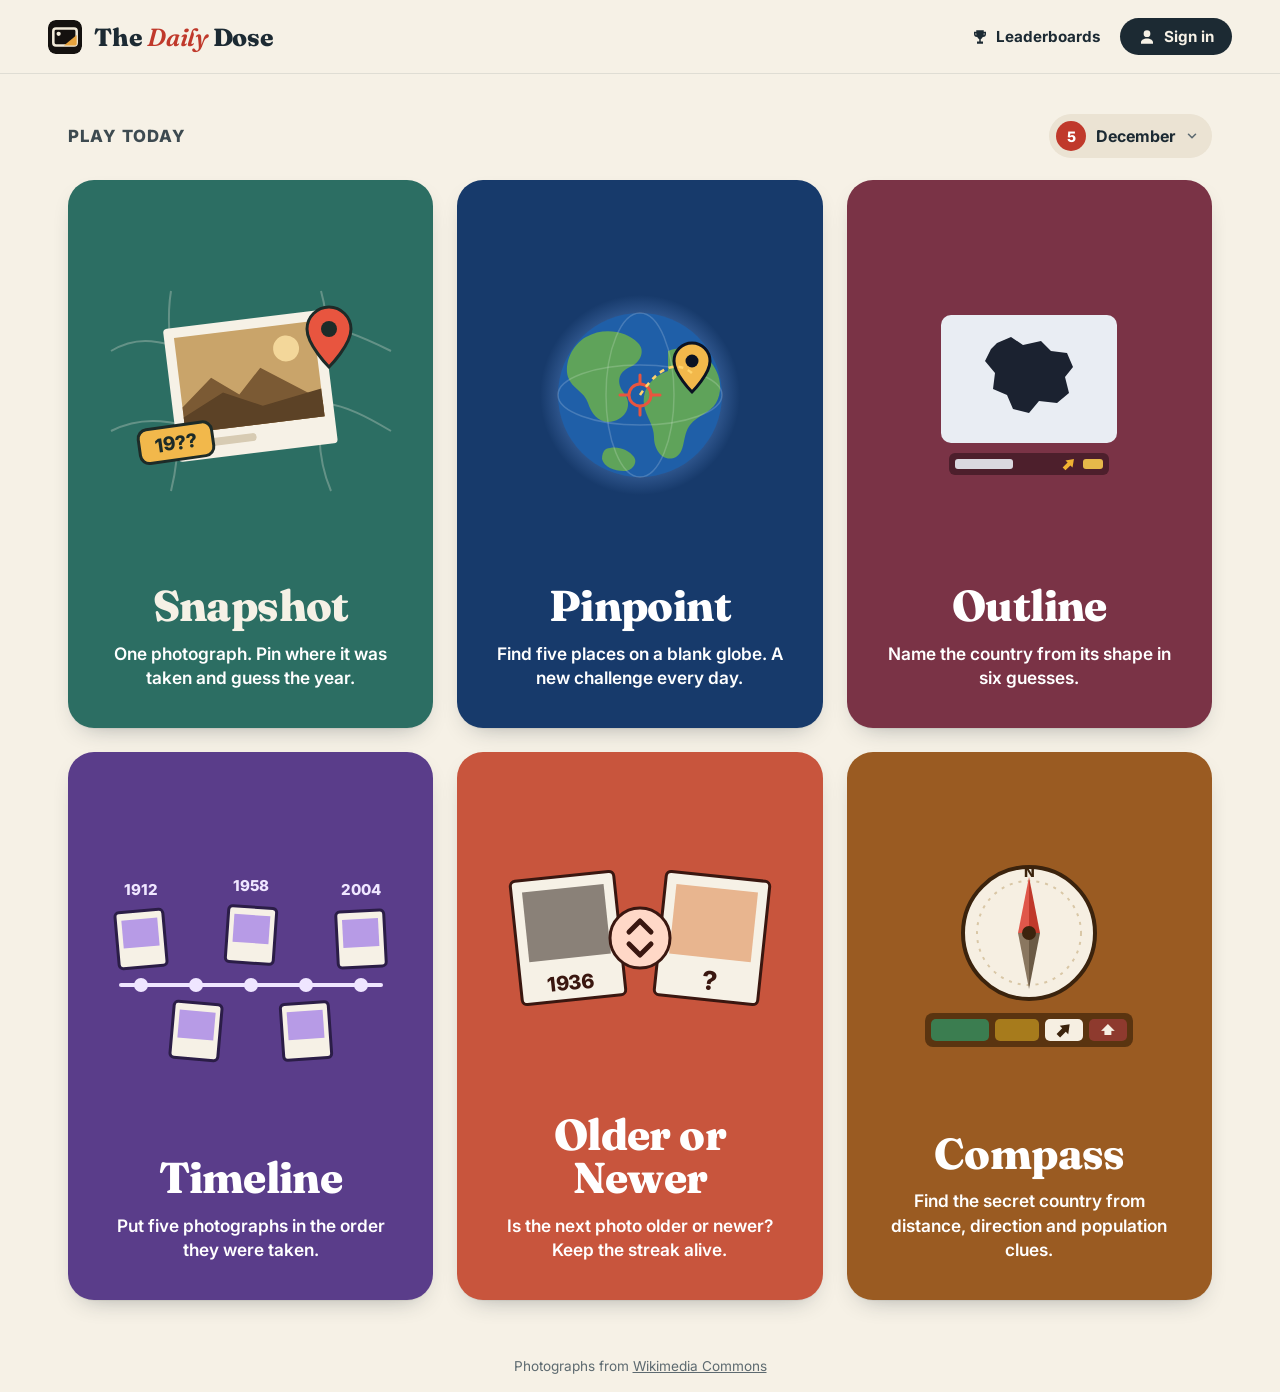
==== commit 8feaa297: "Add Compass, a daily secret-country game - Guess the secret country in eight tries. Each guess shows" ====
--- a/index.html
+++ b/index.html
@@ -12,7 +12,7 @@
   <link rel="preconnect" href="https://fonts.gstatic.com" crossorigin />
   <link href="https://fonts.googleapis.com/css2?family=Fraunces:opsz,wght@9..144,600;9..144,800&family=Inter:wght@500;600;700;800&display=swap" rel="stylesheet" />
 
-  <link rel="stylesheet" href="./css/hub.css?v=20261108a" />
+  <link rel="stylesheet" href="./css/hub.css?v=20261108b" />
 </head>
 <body>
   <header class="hub-top">
@@ -209,6 +209,35 @@
         <span class="game-name">Older or Newer</span>
         <span class="game-desc">Is the next photo older or newer? Keep the streak alive.</span>
       </a>
+
+      <!-- ============================== COMPASS =============================== -->
+      <a class="game-card card-compass" href="./compass.html">
+        <span class="game-art" aria-hidden="true">
+          <svg viewBox="0 0 300 220">
+            <g transform="translate(150 92)">
+              <circle r="66" fill="#f6efe2" stroke="#3b230d" stroke-width="4" />
+              <circle r="52" fill="none" stroke="#d9c7a6" stroke-width="2" stroke-dasharray="3 6" />
+              <path d="M0 -56 L11 0 L0 0 Z" fill="#c0392b" /><path d="M0 -56 L-11 0 L0 0 Z" fill="#e0574a" />
+              <path d="M0 56 L11 0 L0 0 Z" fill="#6b5a45" /><path d="M0 56 L-11 0 L0 0 Z" fill="#8a7760" />
+              <circle r="7" fill="#3b230d" />
+              <g font-family="Inter, sans-serif" font-weight="800" font-size="14" fill="#3b230d" text-anchor="middle">
+                <text y="-38" dy="-18">N</text>
+              </g>
+            </g>
+            <g transform="translate(46 172)">
+              <rect width="208" height="34" rx="8" fill="#5a3410" />
+              <rect x="6" y="6" width="58" height="22" rx="5" fill="#3b7d50" />
+              <rect x="70" y="6" width="44" height="22" rx="5" fill="#a77b1c" />
+              <rect x="120" y="6" width="38" height="22" rx="5" fill="#f6efe2" />
+              <g transform="translate(139 17) rotate(45)"><path d="M0 -8 6 0H2.5v8h-5V0H-6z" fill="#3b230d" /></g>
+              <rect x="164" y="6" width="38" height="22" rx="5" fill="#8e3a2e" />
+              <text x="183" y="22" text-anchor="middle" font-family="Inter, sans-serif" font-weight="800" font-size="14" fill="#f6efe2">⬆</text>
+            </g>
+          </svg>
+        </span>
+        <span class="game-name">Compass</span>
+        <span class="game-desc">Find the secret country from distance, direction and population clues.</span>
+      </a>
     </div>
   </main>
 
@@ -217,7 +246,7 @@
   </footer>
 
   <script src="./js/account.js?v=20261108a"></script>
-  <script src="./js/daily-archive.js?v=20261108b"></script>
+  <script src="./js/daily-archive.js?v=20261108c"></script>
   <script src="./js/hub-calendar.js?v=20261108a"></script>
   <script>
     // Show who's signed in (if accounts are switched on).
--- a/css/hub.css
+++ b/css/hub.css
@@ -140,6 +140,7 @@
 .card-outline { background: #7a3346; }
 .card-timeline { background: #5a3d8a; }
 .card-oldernewer { background: #c8553d; }
+.card-compass { background: #9a5b22; }
 
 /* ------------------------------------------------------------------ footer */
 .hub-foot {
